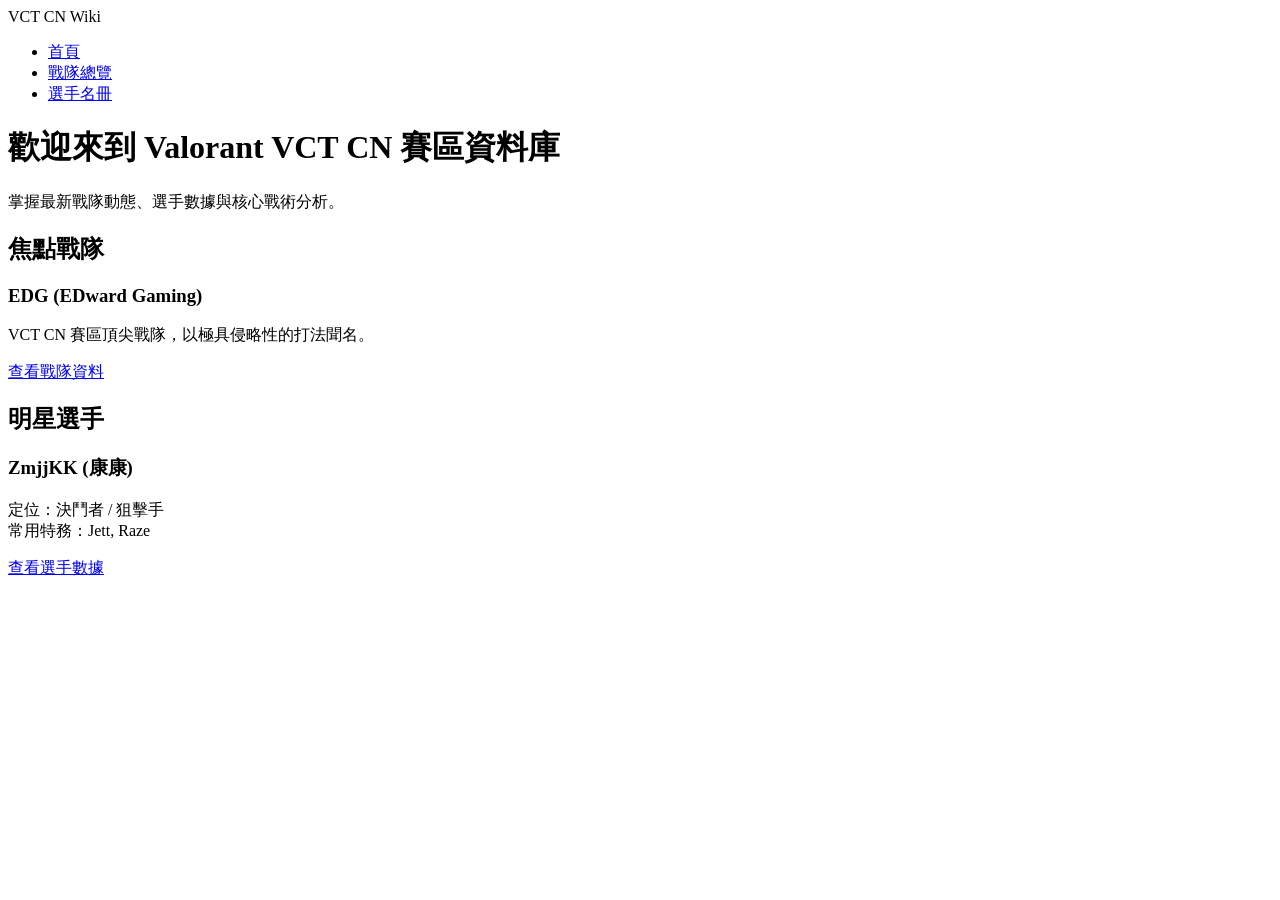
==== index.html @ 33b9cdf9 "Rename gemini-code-1794739590327.html to index.html" ====
<!DOCTYPE html>
<html lang="zh-TW">
<head>
    <meta charset="UTF-8">
    <meta name="viewport" content="width=device-width, initial-scale=1.0">
    <title>Valorant VCT CN 電競 Wiki</title>
    <link rel="stylesheet" href="style.css">
</head>
<body>
    <!-- 導覽列 -->
    <nav class="navbar">
        <div class="nav-brand">VCT CN Wiki</div>
        <ul class="nav-links">
            <li><a href="index.html">首頁</a></li>
            <li><a href="#">戰隊總覽</a></li>
            <li><a href="#">選手名冊</a></li>
        </ul>
    </nav>

    <!-- 主要內容區 -->
    <main class="container">
        <header class="hero">
            <h1>歡迎來到 Valorant VCT CN 賽區資料庫</h1>
            <p>掌握最新戰隊動態、選手數據與核心戰術分析。</p>
        </header>

        <!-- 戰隊快速導覽 -->
        <section class="section">
            <h2>焦點戰隊</h2>
            <div class="card-grid">
                <!-- 預留給 EDG 的卡片 -->
                <div class="card">
                    <h3>EDG (EDward Gaming)</h3>
                    <p>VCT CN 賽區頂尖戰隊，以極具侵略性的打法聞名。</p>
                    <a href="teams/edg.html" class="btn">查看戰隊資料</a>
                </div>
            </div>
        </section>

        <!-- 選手快速導覽 -->
        <section class="section">
            <h2>明星選手</h2>
            <div class="card-grid">
                <!-- 預留給 ZmjjKK 的卡片 -->
                <div class="card">
                    <h3>ZmjjKK (康康)</h3>
                    <p>定位：決鬥者 / 狙擊手<br>常用特務：Jett, Raze</p>
                    <a href="players/zmjjkk.html" class="btn">查看選手數據</a>
                </div>
            </div>
        </section>
    </main>
</body>
</html>
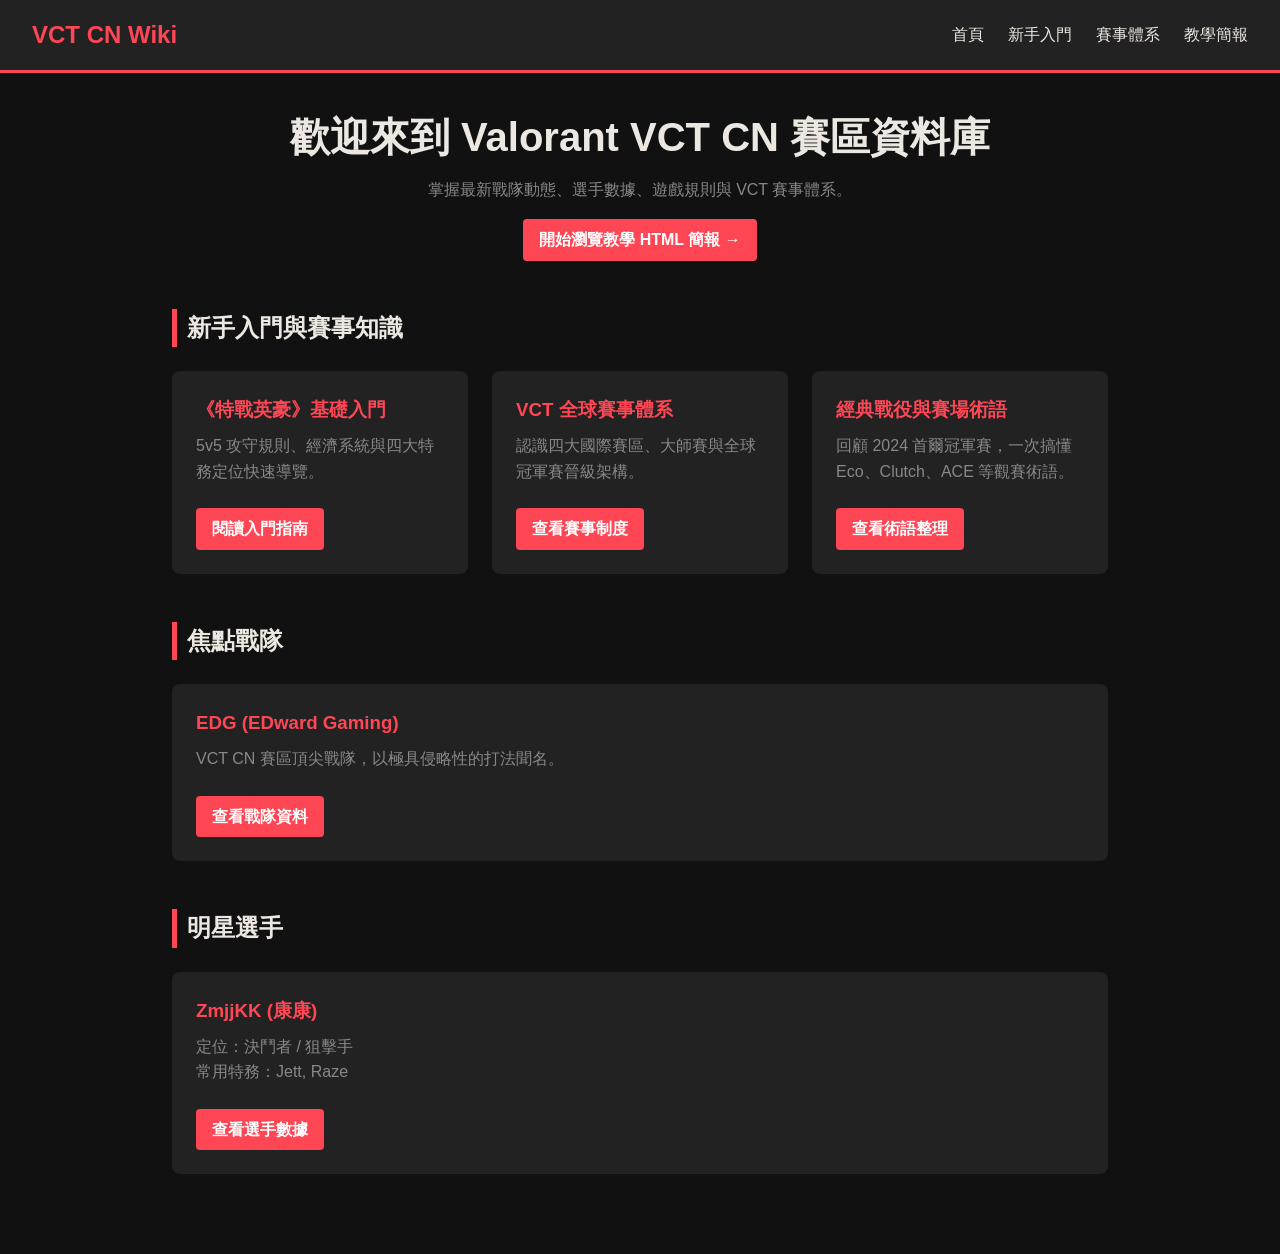
==== commit 00574567: "Enhance index.html with new navigation and content Updated navigation links and added new sections f" ====
--- a/index.html
+++ b/index.html
@@ -7,28 +7,47 @@
     <link rel="stylesheet" href="style.css">
 </head>
 <body>
-    <!-- 導覽列 -->
     <nav class="navbar">
         <div class="nav-brand">VCT CN Wiki</div>
         <ul class="nav-links">
             <li><a href="index.html">首頁</a></li>
-            <li><a href="#">戰隊總覽</a></li>
-            <li><a href="#">選手名冊</a></li>
+            <li><a href="guide.html">新手入門</a></li>
+            <li><a href="vct-system.html">賽事體系</a></li>
+            <li><a href="slides.html">教學簡報</a></li>
         </ul>
     </nav>
 
-    <!-- 主要內容區 -->
     <main class="container">
         <header class="hero">
             <h1>歡迎來到 Valorant VCT CN 賽區資料庫</h1>
-            <p>掌握最新戰隊動態、選手數據與核心戰術分析。</p>
+            <p>掌握最新戰隊動態、選手數據、遊戲規則與 VCT 賽事體系。</p>
+            <a href="slides.html" class="btn" style="margin-top: 1rem; display: inline-block;">開始瀏覽教學 HTML 簡報 →</a>
         </header>
 
-        <!-- 戰隊快速導覽 -->
+        <section class="section">
+            <h2>新手入門與賽事知識</h2>
+            <div class="card-grid">
+                <div class="card">
+                    <h3>《特戰英豪》基礎入門</h3>
+                    <p>5v5 攻守規則、經濟系統與四大特務定位快速導覽。</p>
+                    <a href="guide.html" class="btn">閱讀入門指南</a>
+                </div>
+                <div class="card">
+                    <h3>VCT 全球賽事體系</h3>
+                    <p>認識四大國際賽區、大師賽與全球冠軍賽晉級架構。</p>
+                    <a href="vct-system.html" class="btn">查看賽事制度</a>
+                </div>
+                <div class="card">
+                    <h3>經典戰役與賽場術語</h3>
+                    <p>回顧 2024 首爾冠軍賽，一次搞懂 Eco、Clutch、ACE 等觀賽術語。</p>
+                    <a href="glossary.html" class="btn">查看術語整理</a>
+                </div>
+            </div>
+        </section>
+
         <section class="section">
             <h2>焦點戰隊</h2>
             <div class="card-grid">
-                <!-- 預留給 EDG 的卡片 -->
                 <div class="card">
                     <h3>EDG (EDward Gaming)</h3>
                     <p>VCT CN 賽區頂尖戰隊，以極具侵略性的打法聞名。</p>
@@ -37,11 +56,9 @@
             </div>
         </section>
 
-        <!-- 選手快速導覽 -->
         <section class="section">
             <h2>明星選手</h2>
             <div class="card-grid">
-                <!-- 預留給 ZmjjKK 的卡片 -->
                 <div class="card">
                     <h3>ZmjjKK (康康)</h3>
                     <p>定位：決鬥者 / 狙擊手<br>常用特務：Jett, Raze</p>
--- a/style.css
+++ b/style.css
@@ -0,0 +1,129 @@
+/* 全域變數設定 */
+:root {
+    --val-red: #ff4655;
+    --bg-dark: #111111;
+    --bg-card: #222222;
+    --text-main: #ece8e1;
+    --text-muted: #888888;
+}
+
+* {
+    box-sizing: border-box;
+    margin: 0;
+    padding: 0;
+}
+
+body {
+    font-family: 'Segoe UI', Tahoma, Geneva, Verdana, sans-serif;
+    background-color: var(--bg-dark);
+    color: var(--text-main);
+    line-height: 1.6;
+}
+
+/* 導覽列 */
+.navbar {
+    display: flex;
+    justify-content: space-between;
+    align-items: center;
+    background-color: var(--bg-card);
+    padding: 1rem 2rem;
+    border-bottom: 3px solid var(--val-red);
+}
+
+.nav-brand {
+    font-size: 1.5rem;
+    font-weight: bold;
+    color: var(--val-red);
+}
+
+.nav-links {
+    list-style: none;
+    display: flex;
+    gap: 1.5rem;
+}
+
+.nav-links a {
+    color: var(--text-main);
+    text-decoration: none;
+    transition: color 0.3s ease;
+}
+
+.nav-links a:hover {
+    color: var(--val-red);
+}
+
+/* 容器與排版 */
+.container {
+    max-width: 1000px;
+    margin: 0 auto;
+    padding: 2rem;
+}
+
+.hero {
+    text-align: center;
+    margin-bottom: 3rem;
+}
+
+.hero h1 {
+    font-size: 2.5rem;
+    margin-bottom: 0.5rem;
+}
+
+.hero p {
+    color: var(--text-muted);
+}
+
+.section {
+    margin-bottom: 3rem;
+}
+
+.section h2 {
+    border-left: 5px solid var(--val-red);
+    padding-left: 10px;
+    margin-bottom: 1.5rem;
+}
+
+/* 卡片設計 */
+.card-grid {
+    display: grid;
+    grid-template-columns: repeat(auto-fit, minmax(250px, 1fr));
+    gap: 1.5rem;
+}
+
+.card {
+    background-color: var(--bg-card);
+    padding: 1.5rem;
+    border-radius: 8px;
+    transition: transform 0.2s ease, box-shadow 0.2s ease;
+}
+
+.card:hover {
+    transform: translateY(-5px);
+    box-shadow: 0 5px 15px rgba(255, 70, 85, 0.2);
+}
+
+.card h3 {
+    color: var(--val-red);
+    margin-bottom: 0.5rem;
+}
+
+.card p {
+    color: var(--text-muted);
+    margin-bottom: 1.5rem;
+}
+
+/* 按鈕設計 */
+.btn {
+    display: inline-block;
+    background-color: var(--val-red);
+    color: #fff;
+    padding: 0.5rem 1rem;
+    text-decoration: none;
+    border-radius: 4px;
+    font-weight: bold;
+    transition: background-color 0.3s ease;
+}
+
+.btn:hover {
+    background-color: #e03e4d;
+}
